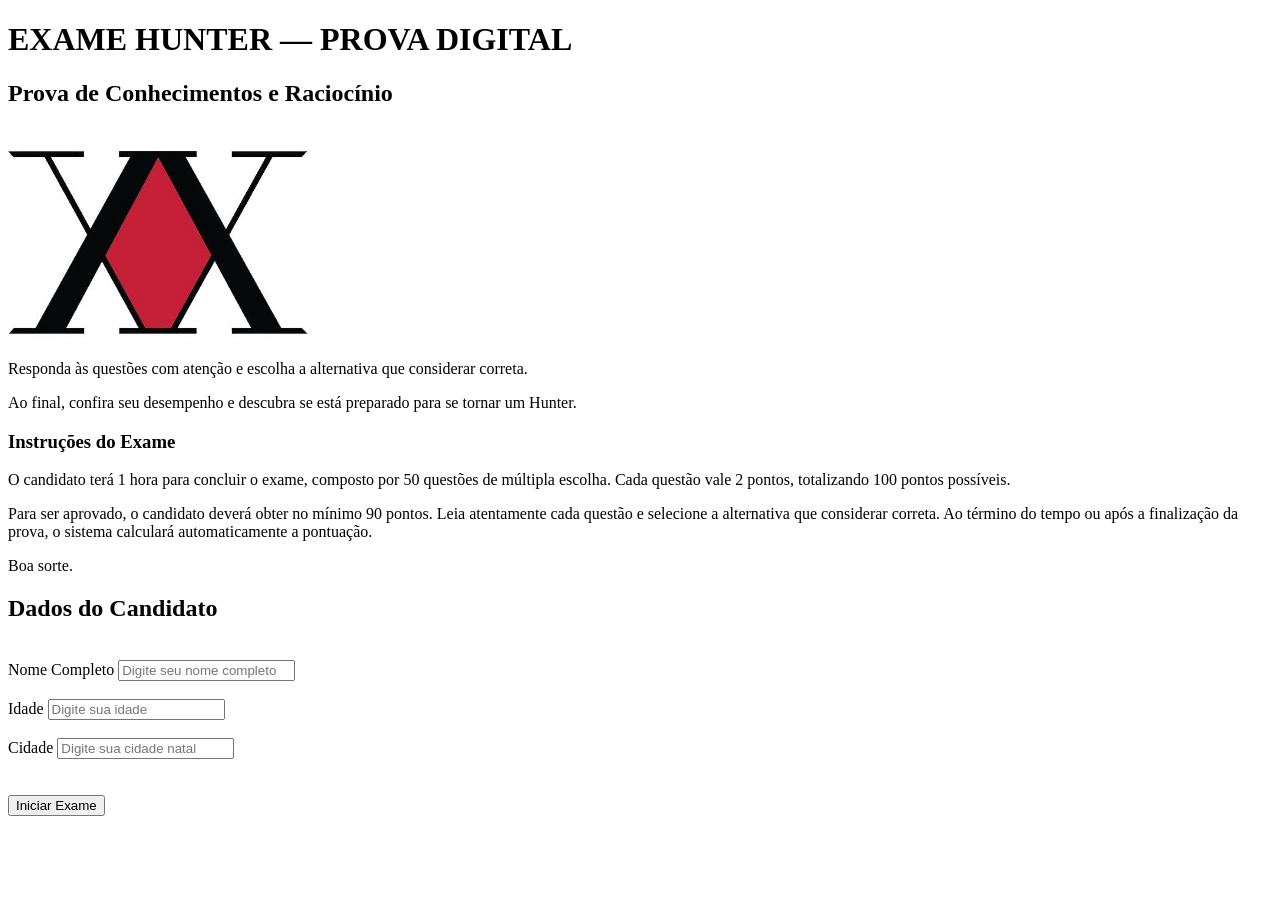
==== html/index.html @ 5f3a7d47 "Commit 01" ====
<!DOCTYPE html>
        <html lang="pt-br">
        <head>
            <meta charset="UTF-8">
            <meta name="viewport" content="width=device-width, initial-scale=1.0">
            <title>Exame Hunter</title>
            <link rel="stylesheet" href="style.css">
        </head>
        <body>
            <header>
                <h1>EXAME HUNTER — PROVA DIGITAL</h1>
                <h2>Prova de Conhecimentos e Raciocínio</h2>
    <br>
                <img src="imagens/images.jpg" alt="Imagem do Exame Hunter" width="300">
                <p>Responda às questões com atenção e escolha a alternativa que considerar correta.</p> <p>Ao final, confira seu desempenho e descubra se está preparado para se tornar um Hunter.</p>
                <h3>Instruções do Exame</h3>
                <p>O candidato terá 1 hora para concluir o exame, composto por 50 questões de múltipla escolha. Cada questão vale 2 pontos, totalizando 100 pontos possíveis.</p>
                <p>Para ser aprovado, o candidato deverá obter no mínimo 90 pontos. Leia atentamente cada questão e selecione a alternativa que considerar correta. Ao término do tempo ou após a finalização da prova, o sistema calculará automaticamente a pontuação.</p> 
                <p>Boa sorte.</p>
            </header>
            <main>
        <section>
                <h2>Dados do Candidato</h2>
    <br>
                    <label for="nome">Nome Completo</label>
                    <input type="text" placeholder="Digite seu nome completo" id="nome">
    <br><br>
                    <label for="idade">Idade</label>
                    <input type="text" placeholder="Digite sua idade" id="idade">
    <br><br>
                    <label for="cidade">Cidade</label>
                    <input type="text" placeholder="Digite sua cidade natal" id="cidade">
                    
        </section>
            </main>

            <footer>
    <br><br>
                    <button onclick="window.location.href='prova.html'">Iniciar Exame</button>
            </footer>
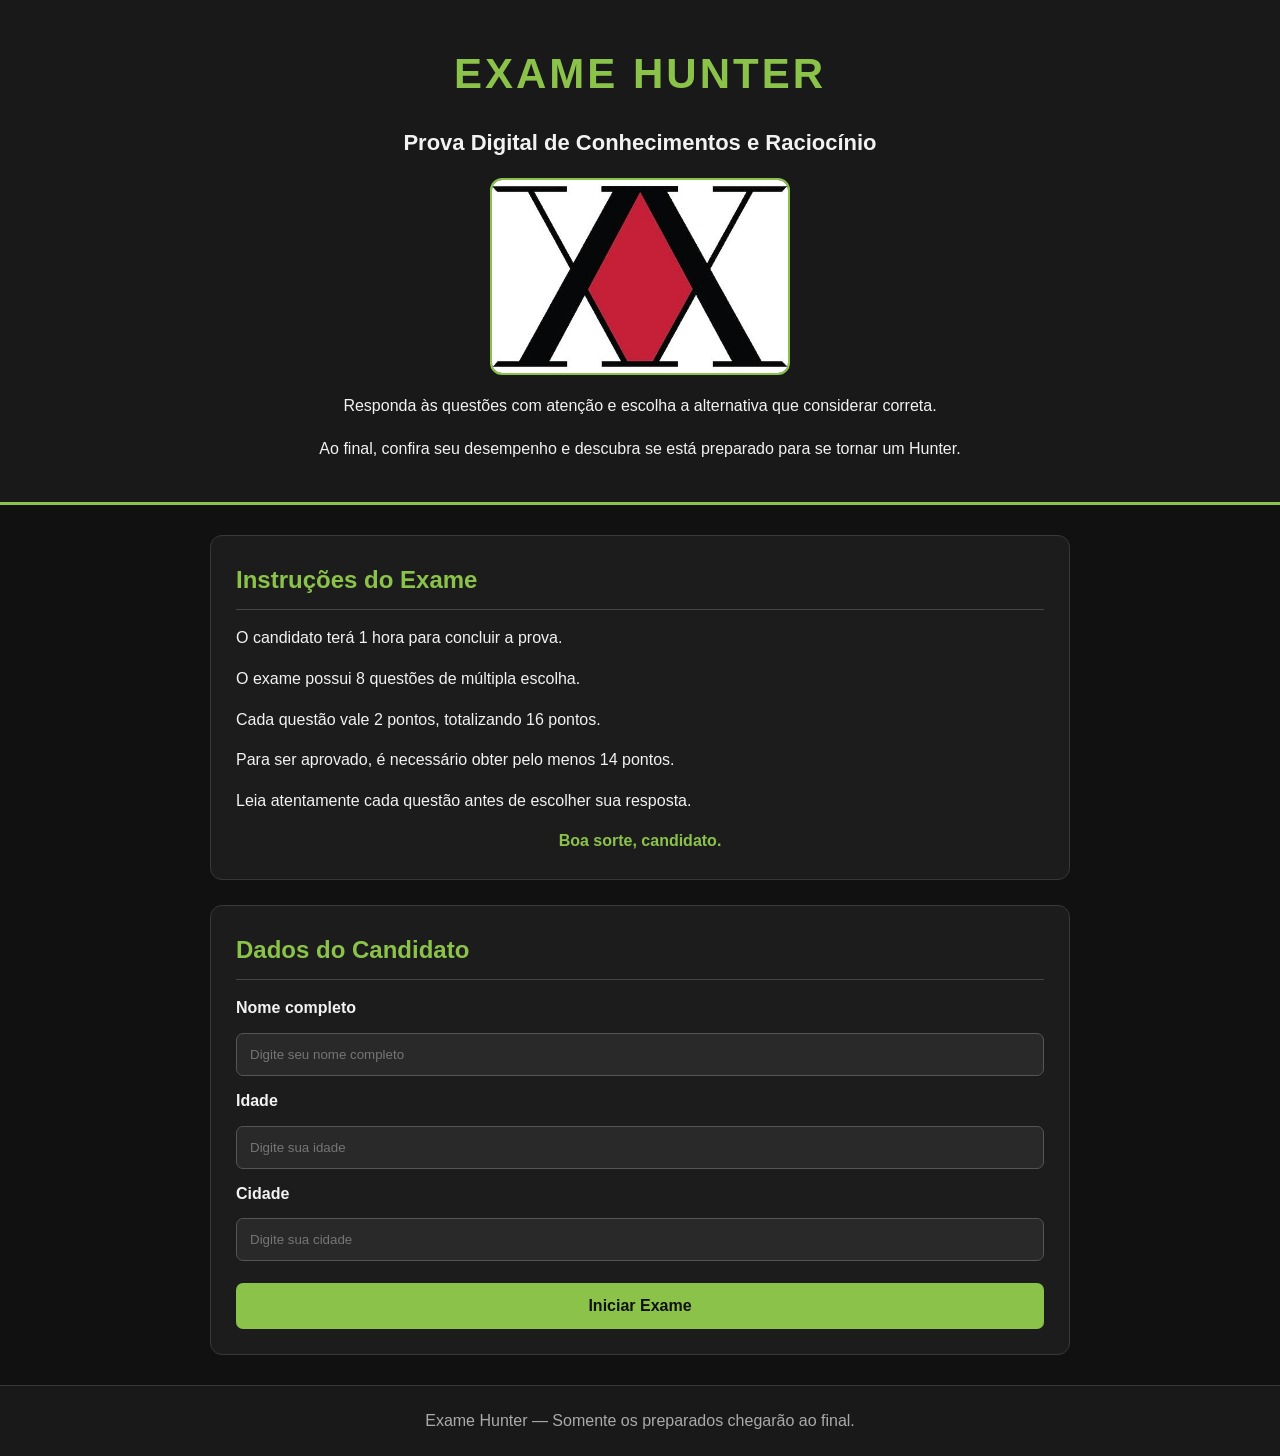
==== commit 0aca0beb: "Commit 02" ====
--- a/html/index.html
+++ b/html/index.html
@@ -1,41 +1,91 @@
-        <!DOCTYPE html>
-        <html lang="pt-br">
-        <head>
-            <meta charset="UTF-8">
-            <meta name="viewport" content="width=device-width, initial-scale=1.0">
-            <title>Exame Hunter</title>
-            <link rel="stylesheet" href="style.css">
-        </head>
-        <body>
-            <header>
-                <h1>EXAME HUNTER — PROVA DIGITAL</h1>
-                <h2>Prova de Conhecimentos e Raciocínio</h2>
-    <br>
-                <img src="imagens/images.jpg" alt="Imagem do Exame Hunter" width="300">
-                <p>Responda às questões com atenção e escolha a alternativa que considerar correta.</p> <p>Ao final, confira seu desempenho e descubra se está preparado para se tornar um Hunter.</p>
-                <h3>Instruções do Exame</h3>
-                <p>O candidato terá 1 hora para concluir o exame, composto por 50 questões de múltipla escolha. Cada questão vale 2 pontos, totalizando 100 pontos possíveis.</p>
-                <p>Para ser aprovado, o candidato deverá obter no mínimo 90 pontos. Leia atentamente cada questão e selecione a alternativa que considerar correta. Ao término do tempo ou após a finalização da prova, o sistema calculará automaticamente a pontuação.</p> 
-                <p>Boa sorte.</p>
-            </header>
-            <main>
-        <section>
-                <h2>Dados do Candidato</h2>
-    <br>
-                    <label for="nome">Nome Completo</label>
-                    <input type="text" placeholder="Digite seu nome completo" id="nome">
-    <br><br>
-                    <label for="idade">Idade</label>
-                    <input type="text" placeholder="Digite sua idade" id="idade">
-    <br><br>
-                    <label for="cidade">Cidade</label>
-                    <input type="text" placeholder="Digite sua cidade natal" id="cidade">
-                    
+       
+<!DOCTYPE html>
+<html lang="pt-br">
+<head>
+    <meta charset="UTF-8">
+    <meta name="viewport" content="width=device-width, initial-scale=1.0">
+    <title>Exame Hunter</title>
+    <link rel="stylesheet" href="style.css">
+</head>
+<body>
+
+    <header class="cabecalho">
+        <h1>EXAME HUNTER</h1>
+        <h2>Prova Digital de Conhecimentos e Raciocínio</h2>
+
+        <div class="imagem">
+            <img src="imagens/images.jpg" alt="Imagem do Exame Hunter">
+        </div>
+
+        <p>Responda às questões com atenção e escolha a alternativa que considerar correta.</p>
+        <p>Ao final, confira seu desempenho e descubra se está preparado para se tornar um Hunter.</p>
+    </header>
+
+    <main>
+        <section class="instrucoes">
+            <h2>Instruções do Exame</h2>
+
+            <p>O candidato terá 1 hora para concluir a prova.</p>
+            <p>O exame possui 8 questões de múltipla escolha.</p>
+            <p>Cada questão vale 2 pontos, totalizando 16 pontos.</p>
+            <p>Para ser aprovado, é necessário obter pelo menos 14 pontos.</p>
+            <p>Leia atentamente cada questão antes de escolher sua resposta.</p>
+
+            <p class="boa-sorte">Boa sorte, candidato.</p>
         </section>
-            </main>
 
-            <footer>
-    <br><br>
-                    <button onclick="window.location.href='prova.html'">Iniciar Exame</button>
-            </footer>
+        <section class="dados">
+            <h2>Dados do Candidato</h2>
 
+            <form id="formulario">
+                <label for="nome">Nome completo</label>
+                <input type="text" id="nome"
+                    placeholder="Digite seu nome completo" required>
+
+                <label for="idade">Idade</label>
+                <input type="number" id="idade"
+                    placeholder="Digite sua idade"
+                    min="1" max="120" step="1" required>
+
+                <label for="cidade">Cidade</label>
+                <input type="text" id="cidade"
+                    placeholder="Digite sua cidade" required>
+
+                <button type="submit">Iniciar Exame</button>
+            </form>
+        </section>
+    </main>
+
+    <footer>
+        <p>Exame Hunter — Somente os preparados chegarão ao final.</p>
+    </footer>
+
+    <script>
+        const formulario = document.getElementById("formulario");
+
+        formulario.addEventListener("submit", function(event) {
+            event.preventDefault();
+
+            const nome = document.getElementById("nome").value.trim();
+            const idade = Number(document.getElementById("idade").value);
+            const cidade = document.getElementById("cidade").value.trim();
+
+            if (!nome || !cidade ||
+                !Number.isInteger(idade) ||
+                idade < 1 || idade > 120) {
+                alert("Preencha todos os dados corretamente!");
+                return;
+            }
+
+            sessionStorage.setItem("nomeCandidato", nome);
+            sessionStorage.setItem("idadeCandidato", idade);
+            sessionStorage.setItem("cidadeCandidato", cidade);
+
+            window.location.href = "prova.html";
+        });
+    </script>
+
+</body>
+</html>
+
+
--- a/html/style.css
+++ b/html/style.css
@@ -0,0 +1,185 @@
+
+
+* {
+    margin: 0;
+    padding: 0;
+    box-sizing: border-box;
+}
+
+body {
+    min-height: 100vh;
+    display: flex;
+    flex-direction: column;
+    align-items: center;
+    background-color: #111;
+    color: #f2f2f2;
+    font-family: Arial, Helvetica, sans-serif;
+    line-height: 1.6;
+}
+
+
+.cabecalho {
+    width: 100%;
+    display: flex;
+    flex-direction: column;
+    align-items: center;
+    justify-content: center;
+    gap: 18px;
+    padding: 40px 20px;
+    text-align: center;
+    background-color: #191919;
+    border-bottom: 3px solid #8bc34a;
+}
+
+.cabecalho h1 {
+    color: #8bc34a;
+    font-size: 42px;
+    letter-spacing: 3px;
+}
+
+.cabecalho h2 {
+    font-size: 22px;
+}
+
+.cabecalho p {
+    max-width: 750px;
+}
+
+
+.imagem {
+    display: flex;
+    align-items: center;
+    justify-content: center;
+    width: 100%;
+}
+
+.imagem img {
+    display: block;
+    width: 100%;
+    max-width: 300px;
+    height: auto;
+    border-radius: 12px;
+    border: 2px solid #8bc34a;
+}
+
+
+main {
+    width: 100%;
+    max-width: 900px;
+    display: flex;
+    flex-direction: column;
+    align-items: stretch;
+    gap: 25px;
+    padding: 30px 20px;
+}
+
+
+.instrucoes,
+.dados {
+    display: flex;
+    flex-direction: column;
+    align-items: stretch;
+    gap: 15px;
+    padding: 25px;
+    background-color: #1c1c1c;
+    border: 1px solid #383838;
+    border-radius: 12px;
+}
+
+.instrucoes h2,
+.dados h2 {
+    color: #8bc34a;
+    padding-bottom: 10px;
+    border-bottom: 1px solid #444;
+}
+
+.boa-sorte {
+    font-weight: bold;
+    text-align: center;
+    color: #8bc34a;
+}
+
+
+#formulario {
+    display: flex;
+    flex-direction: column;
+    align-items: stretch;
+    gap: 12px;
+}
+
+#formulario label {
+    font-weight: bold;
+}
+
+#formulario input {
+    width: 100%;
+    padding: 13px;
+    background-color: #292929;
+    color: white;
+    border: 1px solid #555;
+    border-radius: 7px;
+    outline: none;
+}
+
+#formulario input:focus {
+    border-color: #8bc34a;
+}
+
+
+button {
+    display: flex;
+    align-items: center;
+    justify-content: center;
+    padding: 14px 20px;
+    margin-top: 10px;
+    background-color: #8bc34a;
+    color: #111;
+    font-size: 16px;
+    font-weight: bold;
+    border: none;
+    border-radius: 7px;
+    cursor: pointer;
+    transition: background-color 0.2s, transform 0.2s;
+}
+
+button:hover {
+    background-color: #a4e45d;
+    transform: translateY(-2px);
+}
+
+footer {
+    width: 100%;
+    display: flex;
+    align-items: center;
+    justify-content: center;
+    margin-top: auto;
+    padding: 22px;
+    background-color: #191919;
+    color: #aaa;
+    text-align: center;
+    border-top: 1px solid #383838;
+}
+
+
+@media (max-width: 600px) {
+    .cabecalho {
+        padding: 30px 15px;
+    }
+
+    .cabecalho h1 {
+        font-size: 30px;
+    }
+
+    .cabecalho h2 {
+        font-size: 18px;
+    }
+
+    main {
+        padding: 20px 12px;
+    }
+
+    .instrucoes,
+    .dados {
+        padding: 18px;
+    }
+}
